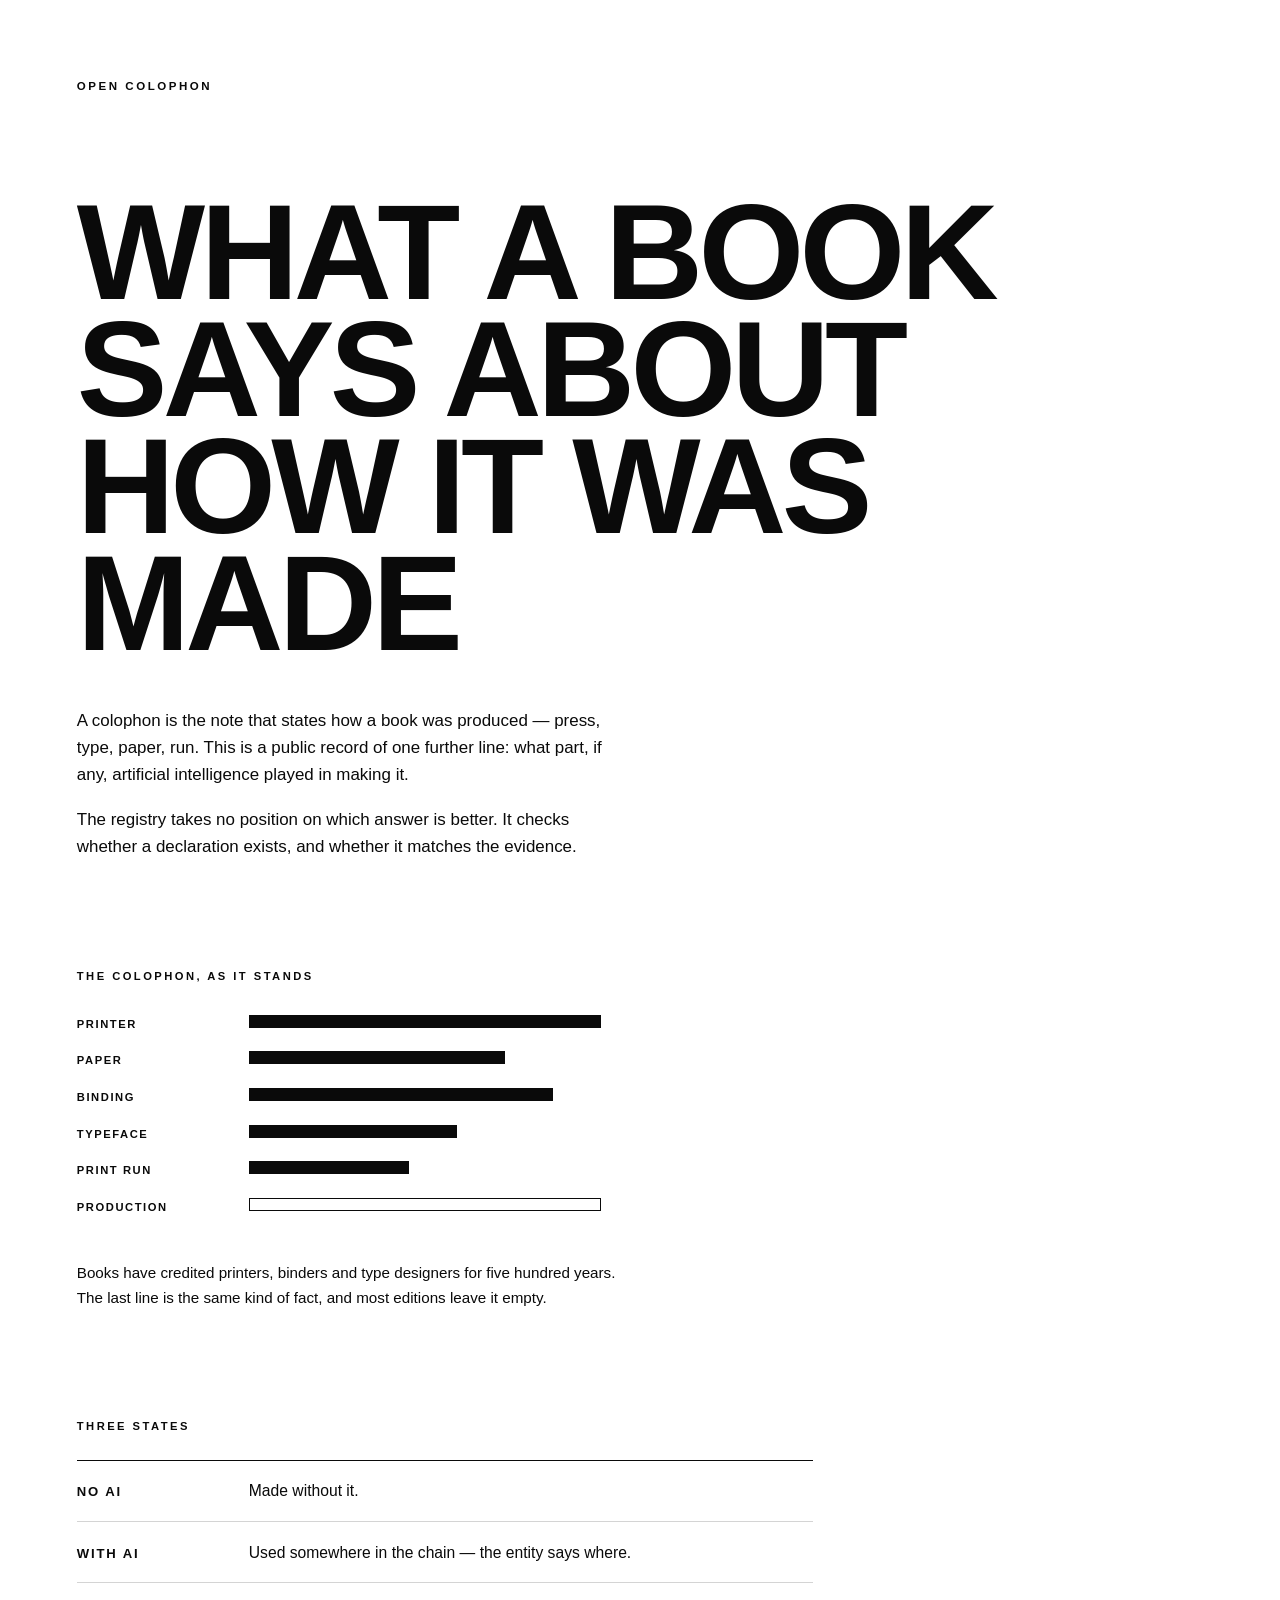
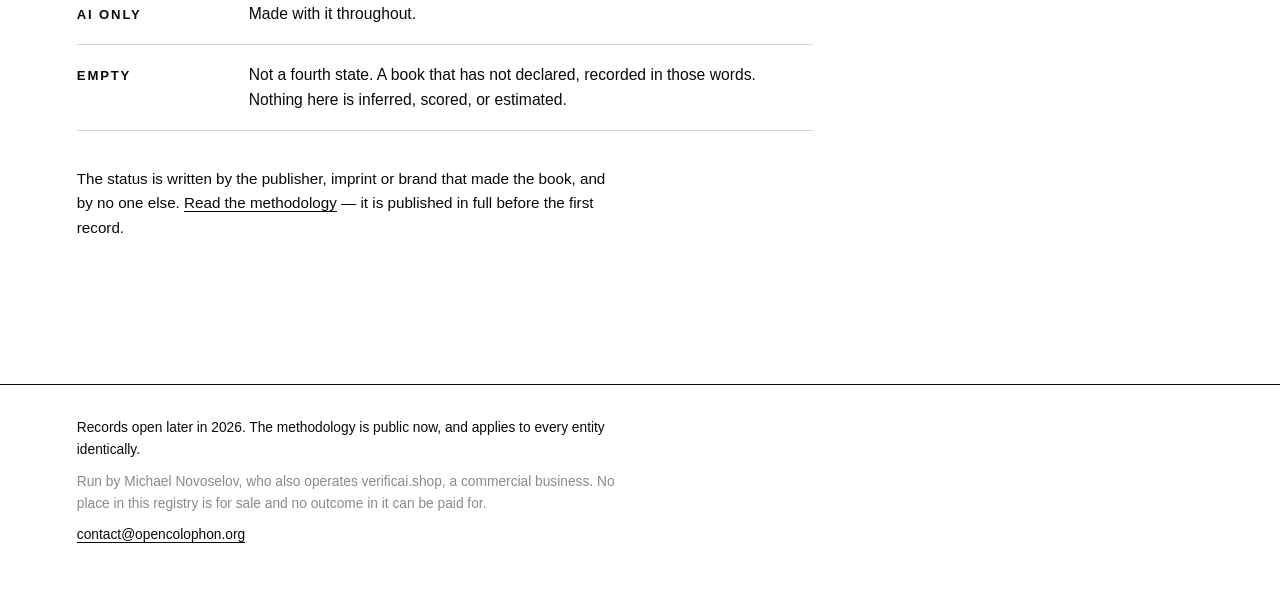
==== index.html @ 6ba2a0f3 "Add registry stub" ====
<!doctype html>
<html lang="en">
<head>
<meta charset="utf-8">
<meta name="viewport" content="width=device-width, initial-scale=1">
<title>Open Colophon — what a book says about how it was made</title>
<meta name="description" content="A public record of what books declare about how they were made. Three states: no AI, with AI, AI only. The registry takes no position on which is better.">
<link rel="stylesheet" href="style.css">
<link rel="canonical" href="https://opencolophon.org/">
</head>
<body>

<header class="masthead">
  <p class="wordmark">Open Colophon</p>
</header>

<main>

  <section class="hero">
    <h1 class="hero__headline">What a book says about how it was made</h1>
    <p class="hero__standfirst">A colophon is the note that states how a book was produced — press, type, paper, run. This is a public record of one further line: what part, if any, artificial intelligence played in making it.</p>
    <p class="hero__standfirst">The registry takes no position on which answer is better. It checks whether a declaration exists, and whether it matches the evidence.</p>
  </section>

  <section class="ladder" aria-labelledby="ladder-heading">
    <p class="eyebrow" id="ladder-heading">The colophon, as it stands</p>
    <ul class="ladder__list">
      <li class="ladder__row">
        <span class="ladder__label">Printer</span>
        <span class="ladder__bar" style="width:min(62%,22rem);animation-delay:.05s" aria-hidden="true"></span>
      </li>
      <li class="ladder__row">
        <span class="ladder__label">Paper</span>
        <span class="ladder__bar" style="width:min(44%,16rem);animation-delay:.11s" aria-hidden="true"></span>
      </li>
      <li class="ladder__row">
        <span class="ladder__label">Binding</span>
        <span class="ladder__bar" style="width:min(53%,19rem);animation-delay:.17s" aria-hidden="true"></span>
      </li>
      <li class="ladder__row">
        <span class="ladder__label">Typeface</span>
        <span class="ladder__bar" style="width:min(38%,13rem);animation-delay:.23s" aria-hidden="true"></span>
      </li>
      <li class="ladder__row">
        <span class="ladder__label">Print run</span>
        <span class="ladder__bar" style="width:min(29%,10rem);animation-delay:.29s" aria-hidden="true"></span>
      </li>
      <li class="ladder__row ladder__row--open">
        <span class="ladder__label">Production</span>
        <span class="ladder__bar" style="width:min(62%,22rem);animation-delay:.4s" aria-hidden="true"></span>
      </li>
    </ul>
    <p class="ladder__note">Books have credited printers, binders and type designers for five hundred years. The last line is the same kind of fact, and most editions leave it empty.</p>
  </section>

  <section class="states" aria-labelledby="states-heading">
    <p class="eyebrow" id="states-heading">Three states</p>
    <ul class="states__list">
      <li class="states__item">
        <span class="states__name">No AI</span>
        <p class="states__gloss">Made without it.</p>
      </li>
      <li class="states__item">
        <span class="states__name">With AI</span>
        <p class="states__gloss">Used somewhere in the chain — the entity says where.</p>
      </li>
      <li class="states__item">
        <span class="states__name">AI only</span>
        <p class="states__gloss">Made with it throughout.</p>
      </li>
      <li class="states__item">
        <span class="states__name">Empty</span>
        <p class="states__gloss">Not a fourth state. A book that has not declared, recorded in those words. Nothing here is inferred, scored, or estimated.</p>
      </li>
    </ul>
    <p class="ladder__note">The status is written by the publisher, imprint or brand that made the book, and by no one else. <a href="methodology.html">Read the methodology</a> — it is published in full before the first record.</p>
  </section>

</main>

<footer class="footer">
  <p>Records open later in 2026. The methodology is public now, and applies to every entity identically.</p>
  <p class="footer__disclosure">Run by Michael Novoselov, who also operates verificai.shop, a commercial business. No place in this registry is for sale and no outcome in it can be paid for.</p>
  <p><a href="mailto:contact@opencolophon.org">contact@opencolophon.org</a></p>
</footer>

</body>
</html>
---- style.css ----
/* Open Colophon
   Ink on paper. No accent colour: a registry that takes no side on AI
   should not have a brand colour telling you which side it is on.
   No webfonts, no CDN, no build step — the site must be servable from
   a folder in twenty years. */

:root {
  --paper:  #ffffff;
  --ink:    #0a0a0a;
  --rule:   #d4d4d4;
  --held:   #8a8a8a;   /* held, not published */
  --measure: 34rem;
  --gutter: clamp(1.5rem, 6vw, 7rem);
  --grotesk: "Helvetica Neue", Helvetica, Arial, "Inter", system-ui, sans-serif;
}

*, *::before, *::after { box-sizing: border-box; }

html { -webkit-text-size-adjust: 100%; }

body {
  margin: 0;
  background: var(--paper);
  color: var(--ink);
  font-family: var(--grotesk);
  font-size: 17px;
  line-height: 1.6;
  -webkit-font-smoothing: antialiased;
}

a { color: inherit; text-decoration: none; border-bottom: 1px solid var(--ink); }
a:hover { background: var(--ink); color: var(--paper); border-bottom-color: transparent; }
a:focus-visible { outline: 2px solid var(--ink); outline-offset: 3px; background: none; color: inherit; }

/* ------------------------------------------------------------ masthead */

.masthead {
  padding: var(--gutter) var(--gutter) 0;
}

.wordmark {
  font-size: 0.72rem;
  font-weight: 700;
  letter-spacing: 0.22em;
  text-transform: uppercase;
  margin: 0;
}

.wordmark a { border: 0; }
.wordmark a:hover { background: none; color: inherit; }

/* ------------------------------------------------------------ headline */

.hero {
  padding: clamp(3rem, 11vh, 8rem) var(--gutter) 0;
}

.hero__headline {
  font-size: clamp(2.8rem, 11vw, 8.5rem);
  font-weight: 700;
  line-height: 0.86;
  letter-spacing: -0.035em;
  text-transform: uppercase;
  margin: 0;
  max-width: 15ch;
}

.hero__standfirst {
  margin: clamp(2rem, 5vh, 3.5rem) 0 0;
  max-width: var(--measure);
  font-size: 1.06rem;
}

.hero__standfirst + .hero__standfirst { margin-top: 1.1rem; }

/* --------------------------------------------------------- the ladder
   The signature. A colophon is a list of production facts, each either
   stated or not. Filled bars are conventions books already keep; the
   open bar is the one this registry exists for. It is drawn empty on
   purpose, and it stays empty until somebody fills it. */

.ladder {
  padding: clamp(4rem, 12vh, 9rem) var(--gutter) 0;
}

.ladder__list { list-style: none; margin: 0; padding: 0; max-width: 46rem; }

.ladder__row {
  display: flex;
  align-items: baseline;
  gap: 1.25rem;
  padding: 0.55rem 0;
}

.ladder__label {
  flex: 0 0 9.5rem;
  font-size: 0.7rem;
  font-weight: 700;
  letter-spacing: 0.14em;
  text-transform: uppercase;
}

.ladder__bar {
  height: 13px;
  background: var(--ink);
  transform-origin: left center;
}

.ladder__row--open .ladder__bar {
  background: transparent;
  border: 1px solid var(--ink);
}

.ladder__row--open .ladder__label { font-weight: 700; }

.ladder__note {
  margin: 2.25rem 0 0;
  max-width: var(--measure);
  font-size: 0.95rem;
}

@media (prefers-reduced-motion: no-preference) {
  .ladder__bar { animation: draw 0.5s cubic-bezier(0.2, 0, 0, 1) backwards; }
  @keyframes draw { from { transform: scaleX(0); } to { transform: scaleX(1); } }
}

/* --------------------------------------------------------------- states */

.states { padding: clamp(4rem, 12vh, 9rem) var(--gutter) 0; }

.states__list {
  list-style: none;
  margin: 1.5rem 0 0;
  padding: 0;
  display: grid;
  gap: 0;
  max-width: 46rem;
  border-top: 1px solid var(--ink);
}

.states__item {
  border-bottom: 1px solid var(--rule);
  padding: 1.1rem 0;
  display: flex;
  gap: 1.25rem;
  align-items: baseline;
}

.states__name {
  flex: 0 0 9.5rem;
  font-weight: 700;
  font-size: 0.82rem;
  letter-spacing: 0.14em;
  text-transform: uppercase;
}

.states__gloss { margin: 0; font-size: 0.98rem; }

/* --------------------------------------------------------- section head */

.eyebrow {
  font-size: 0.7rem;
  font-weight: 700;
  letter-spacing: 0.22em;
  text-transform: uppercase;
  margin: 0 0 1.25rem;
}

/* --------------------------------------------------------------- prose */

.prose {
  padding: var(--gutter);
  max-width: calc(var(--measure) + var(--gutter) * 2);
}

.prose h1 {
  font-size: clamp(2.2rem, 7vw, 4rem);
  font-weight: 700;
  line-height: 0.9;
  letter-spacing: -0.03em;
  text-transform: uppercase;
  margin: 0 0 1.5rem;
}

.prose h2 {
  font-size: 0.75rem;
  font-weight: 700;
  letter-spacing: 0.2em;
  text-transform: uppercase;
  margin: 3.5rem 0 1rem;
  padding-top: 1rem;
  border-top: 1px solid var(--ink);
}

.prose h3 {
  font-size: 1.02rem;
  font-weight: 700;
  margin: 2rem 0 0.6rem;
}

.prose p { margin: 0 0 1.1rem; }
.prose ul, .prose ol { margin: 0 0 1.1rem; padding-left: 1.1rem; }
.prose li { margin-bottom: 0.4rem; }
.prose strong { font-weight: 700; }
.prose hr { border: 0; border-top: 1px solid var(--rule); margin: 2.5rem 0; }

.prose table {
  width: 100%;
  border-collapse: collapse;
  margin: 0 0 1.5rem;
  font-size: 0.95rem;
}

.prose th, .prose td {
  text-align: left;
  vertical-align: top;
  padding: 0.7rem 1rem 0.7rem 0;
  border-bottom: 1px solid var(--rule);
}

.prose th {
  font-size: 0.68rem;
  letter-spacing: 0.16em;
  text-transform: uppercase;
  border-bottom-color: var(--ink);
}

.prose .version {
  font-size: 0.78rem;
  letter-spacing: 0.06em;
  color: var(--held);
  margin-bottom: 3rem;
}

/* -------------------------------------------------------------- footer */

.footer {
  margin-top: clamp(5rem, 16vh, 11rem);
  padding: 2rem var(--gutter) 3.5rem;
  border-top: 1px solid var(--ink);
  font-size: 0.86rem;
}

.footer p { margin: 0 0 0.6rem; max-width: var(--measure); }
.footer p:last-child { margin-bottom: 0; }
.footer .footer__disclosure { color: var(--held); }

@media (max-width: 34rem) {
  .ladder__row, .states__item { flex-direction: column; gap: 0.4rem; }
  .ladder__label, .states__name { flex: none; }
  .ladder__bar { width: 100% !important; }
}
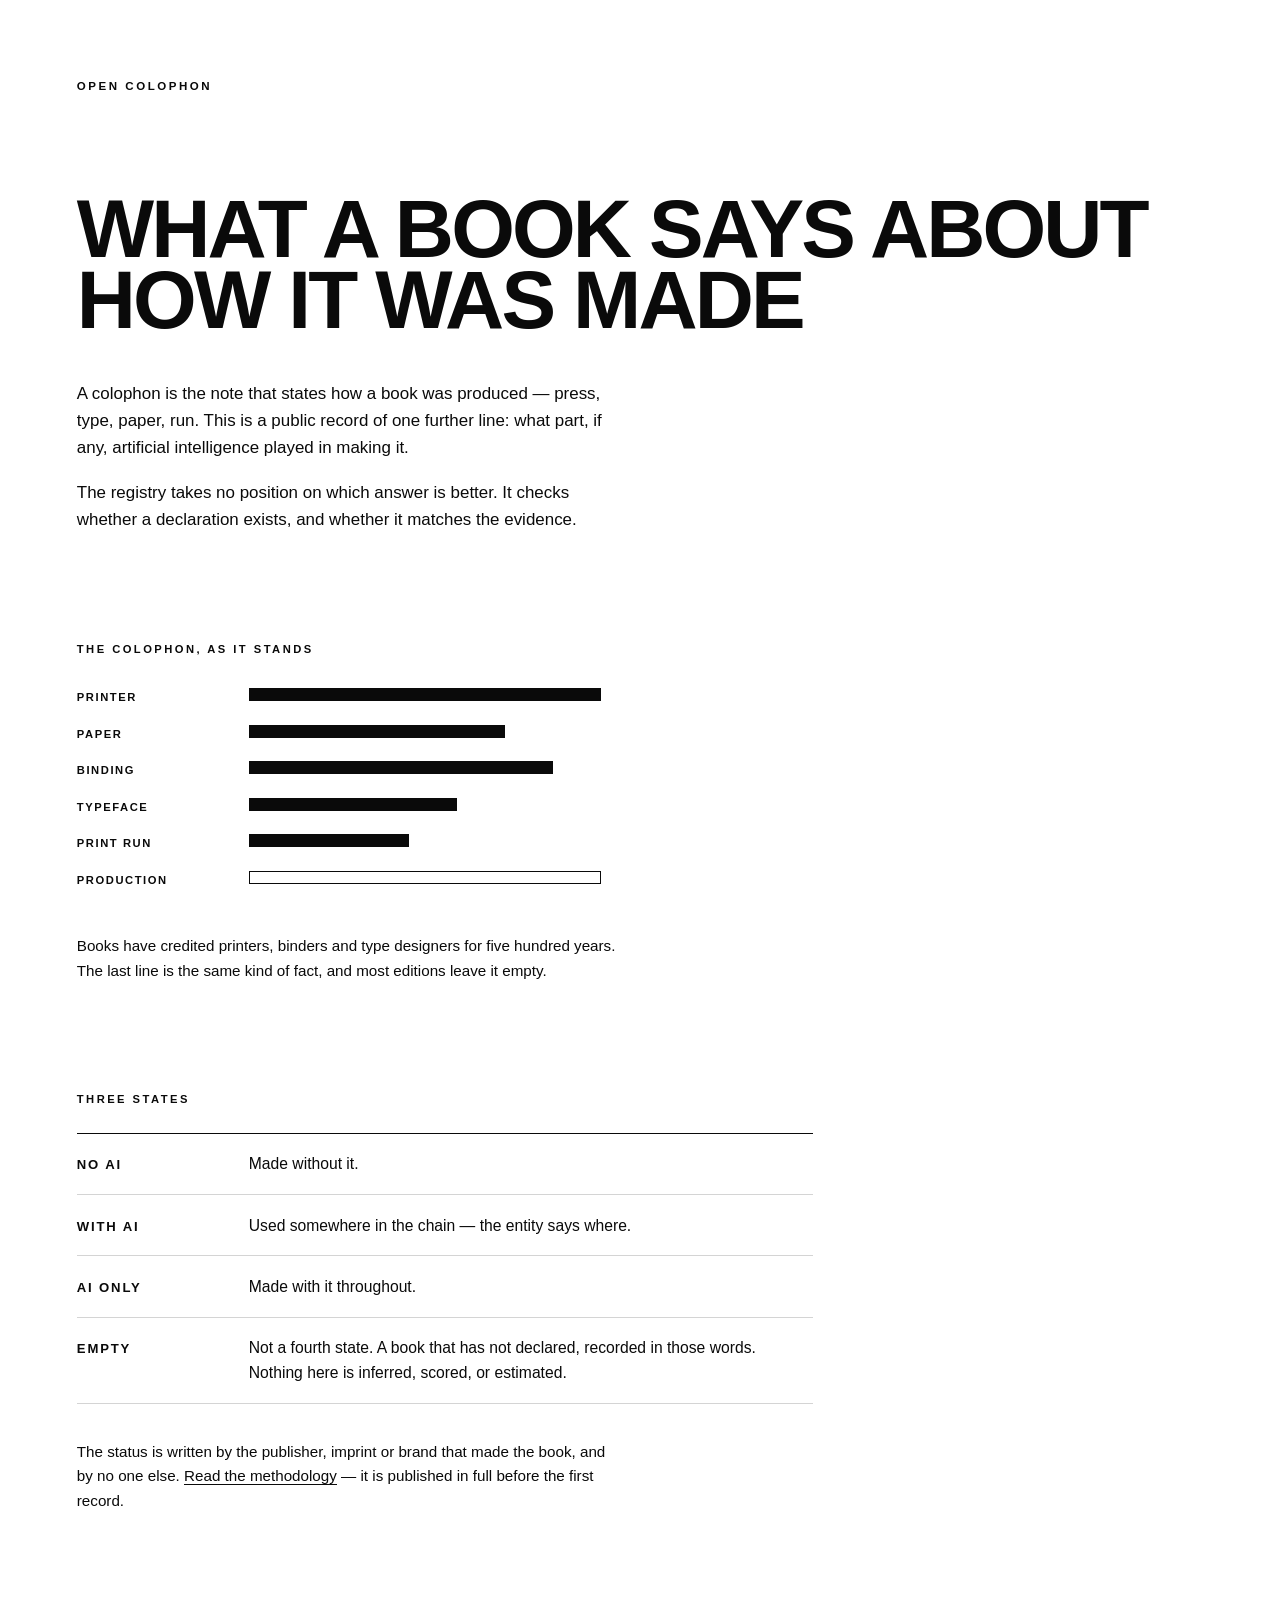
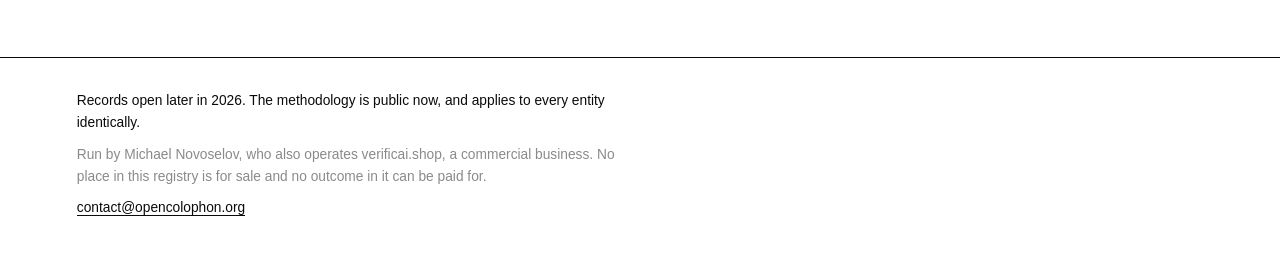
==== commit 6429b1af: "Canonical paths without .html" ====
--- a/index.html
+++ b/index.html
@@ -73,7 +73,7 @@
         <p class="states__gloss">Not a fourth state. A book that has not declared, recorded in those words. Nothing here is inferred, scored, or estimated.</p>
       </li>
     </ul>
-    <p class="ladder__note">The status is written by the publisher, imprint or brand that made the book, and by no one else. <a href="methodology.html">Read the methodology</a> — it is published in full before the first record.</p>
+    <p class="ladder__note">The status is written by the publisher, imprint or brand that made the book, and by no one else. <a href="/methodology">Read the methodology</a> — it is published in full before the first record.</p>
   </section>
 
 </main>
--- a/style.css
+++ b/style.css
@@ -250,3 +250,54 @@
   .ladder__label, .states__name { flex: none; }
   .ladder__bar { width: 100% !important; }
 }
+
+/* --- hero fit: bound the glyph column, size the headline to what's left */
+
+.hero__grid { grid-template-columns: minmax(0, 1fr) clamp(4.5rem, 14vw, 12rem); }
+
+.hero__figure img { width: 100%; height: auto; }
+
+.hero__headline {
+  font-size: clamp(2.3rem, 7vw, 6.2rem);
+  max-width: 13ch;
+  overflow-wrap: break-word;
+}
+
+@media (max-width: 46rem) {
+  .hero__grid { grid-template-columns: 1fr; }
+  .hero__figure img { width: auto; height: clamp(5rem, 12vh, 8rem); }
+  .hero__headline { max-width: 100%; }
+}
+
+/* --- hero fit: bound the glyph column, size the headline to what's left */
+
+.hero__grid { grid-template-columns: minmax(0, 1fr) clamp(4.5rem, 14vw, 12rem); }
+
+.hero__figure img { width: 100%; height: auto; }
+
+.hero__headline {
+  font-size: clamp(2.3rem, 7vw, 6.2rem);
+  max-width: 13ch;
+  overflow-wrap: break-word;
+}
+
+@media (max-width: 46rem) {
+  .hero__grid { grid-template-columns: 1fr; }
+  .hero__figure img { width: auto; height: clamp(5rem, 12vh, 8rem); }
+  .hero__headline { max-width: 100%; }
+}
+
+/* --- hero split: 70% text, 30% mark */
+
+.hero__grid { grid-template-columns: 70% 30%; gap: 0; }
+
+.hero__figure { padding-left: clamp(1rem, 3vw, 3rem); }
+.hero__figure img { width: 100%; height: auto; }
+
+.hero__headline { font-size: clamp(2.3rem, 6.4vw, 6.4rem); max-width: 100%; }
+
+@media (max-width: 46rem) {
+  .hero__grid { grid-template-columns: 1fr; gap: 1.5rem; }
+  .hero__figure { padding-left: 0; }
+  .hero__figure img { width: auto; height: clamp(5rem, 12vh, 8rem); }
+}
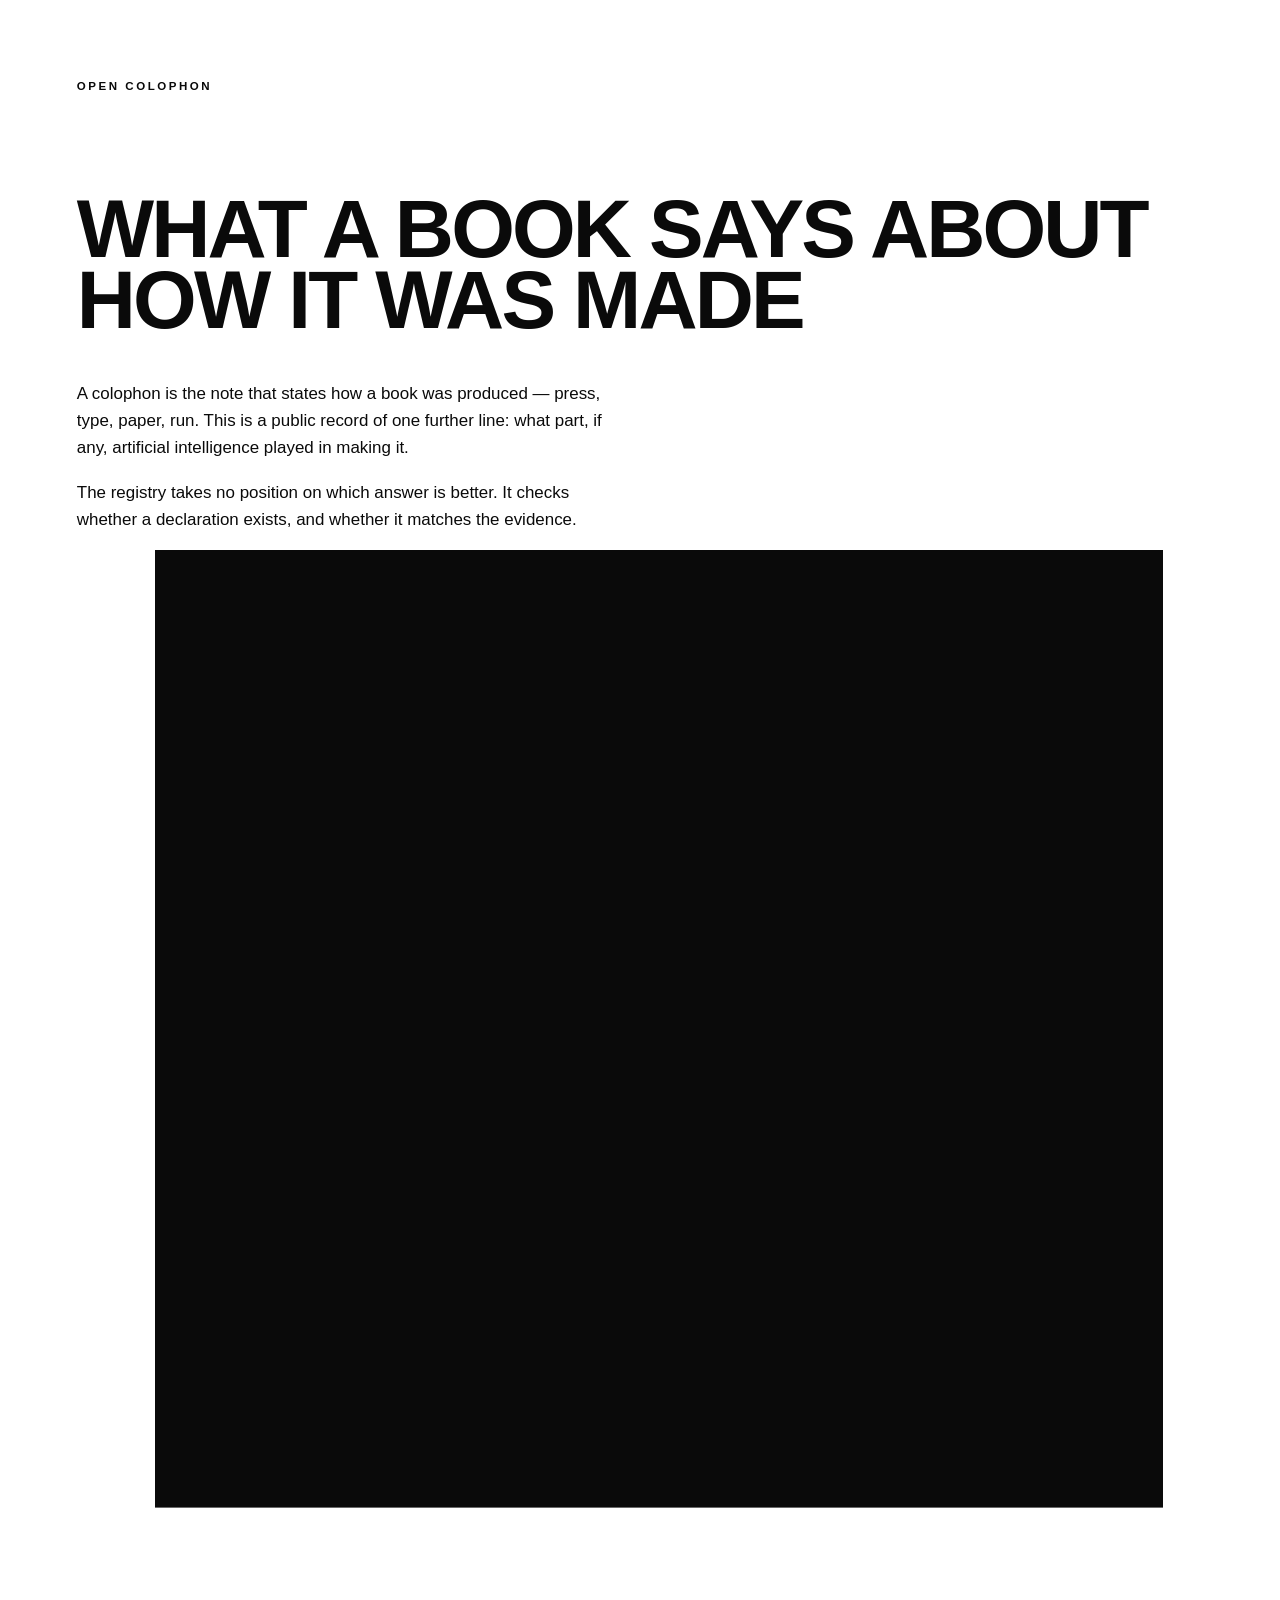
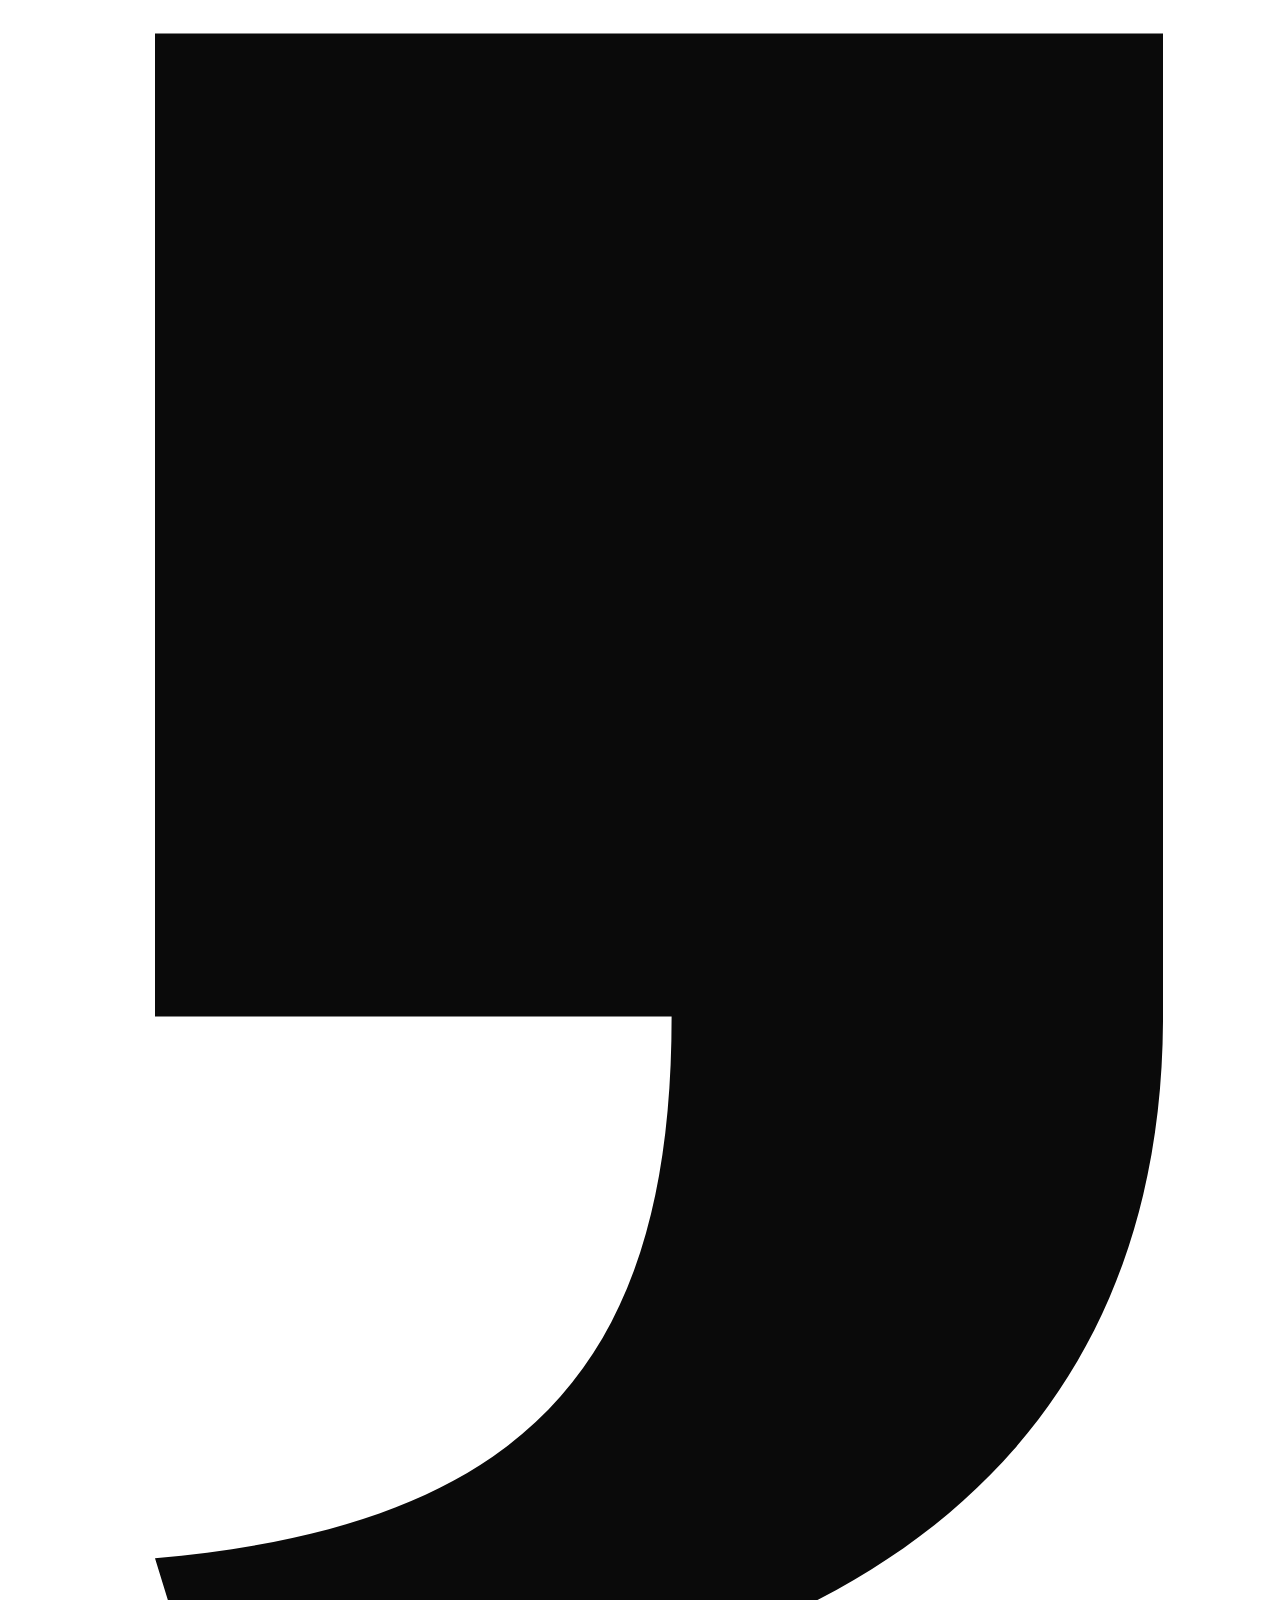
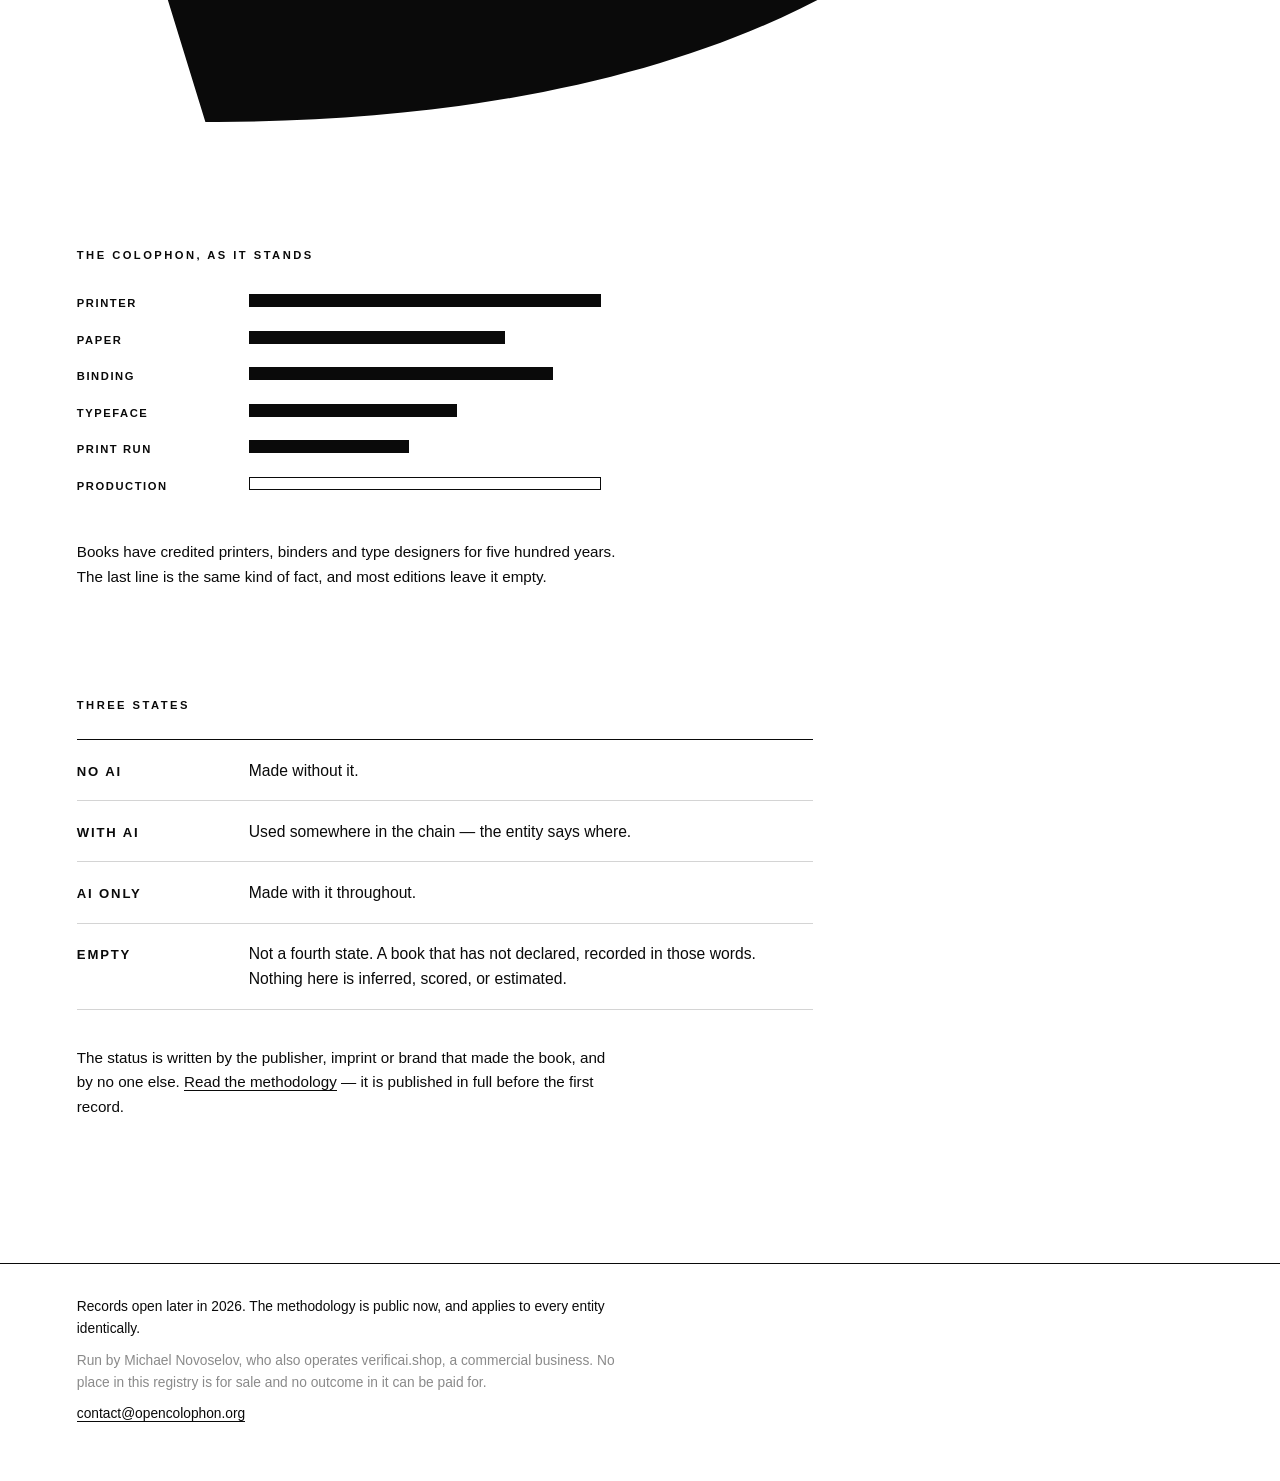
==== commit f3f3b675: "Hero mark as inline SVG" ====
--- a/index.html
+++ b/index.html
@@ -17,9 +17,19 @@
 <main>
 
   <section class="hero">
-    <h1 class="hero__headline">What a book says about how it was made</h1>
-    <p class="hero__standfirst">A colophon is the note that states how a book was produced — press, type, paper, run. This is a public record of one further line: what part, if any, artificial intelligence played in making it.</p>
-    <p class="hero__standfirst">The registry takes no position on which answer is better. It checks whether a declaration exists, and whether it matches the evidence.</p>
+    <div class="hero__grid">
+      <div>
+        <h1 class="hero__headline">What a book says about how it was made</h1>
+        <p class="hero__standfirst">A colophon is the note that states how a book was produced — press, type, paper, run. This is a public record of one further line: what part, if any, artificial intelligence played in making it.</p>
+        <p class="hero__standfirst">The registry takes no position on which answer is better. It checks whether a declaration exists, and whether it matches the evidence.</p>
+      </div>
+      <figure class="hero__figure" aria-hidden="true">
+        <svg viewBox="0 0 400 1100" xmlns="http://www.w3.org/2000/svg" fill="currentColor">
+          <rect x="0" y="0" width="400" height="380"/>
+          <path d="M0,430 H400 V820 C400,1000 265,1100 20,1100 L0,1035 C150,1022 205,955 205,820 H0 Z"/>
+        </svg>
+      </figure>
+    </div>
   </section>
 
   <section class="ladder" aria-labelledby="ladder-heading">
--- a/style.css
+++ b/style.css
@@ -301,3 +301,5 @@
   .hero__figure { padding-left: 0; }
   .hero__figure img { width: auto; height: clamp(5rem, 12vh, 8rem); }
 }
+
+.hero__figure svg { display: block; width: 100%; height: auto; }
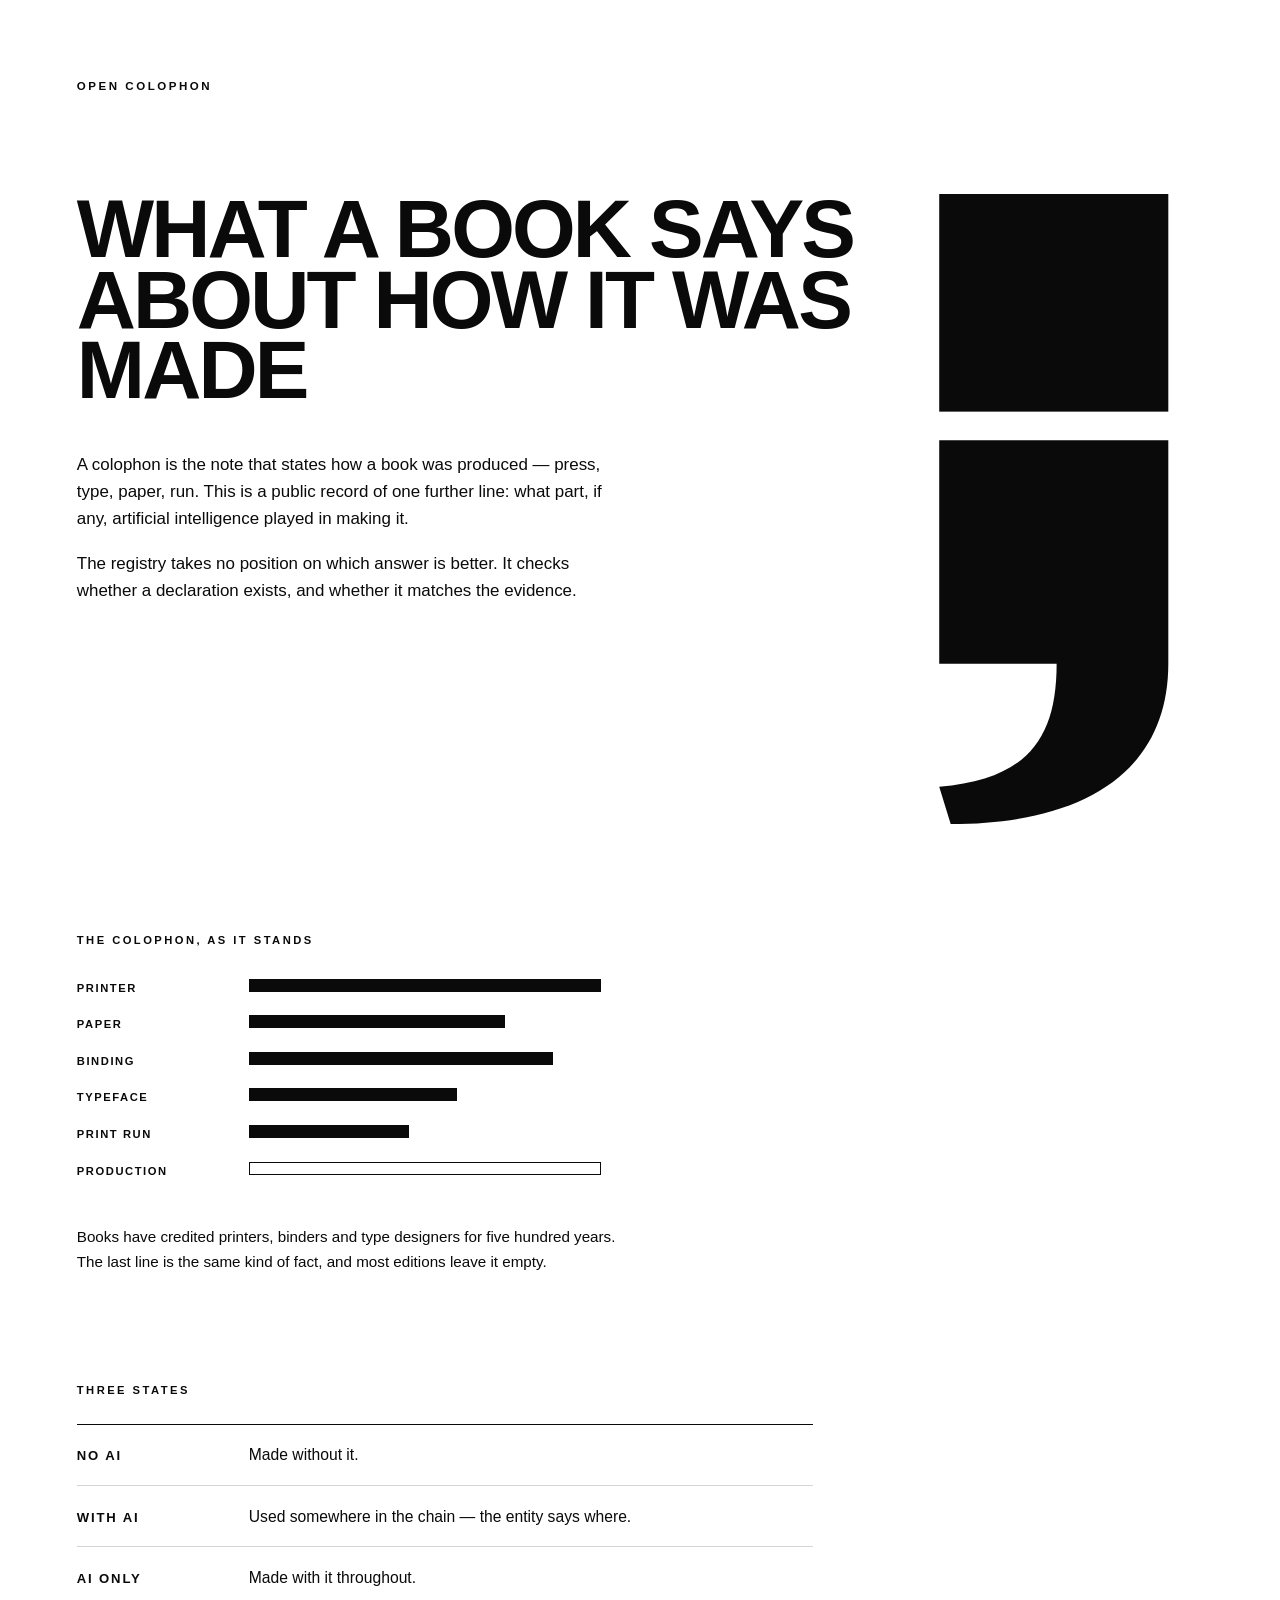
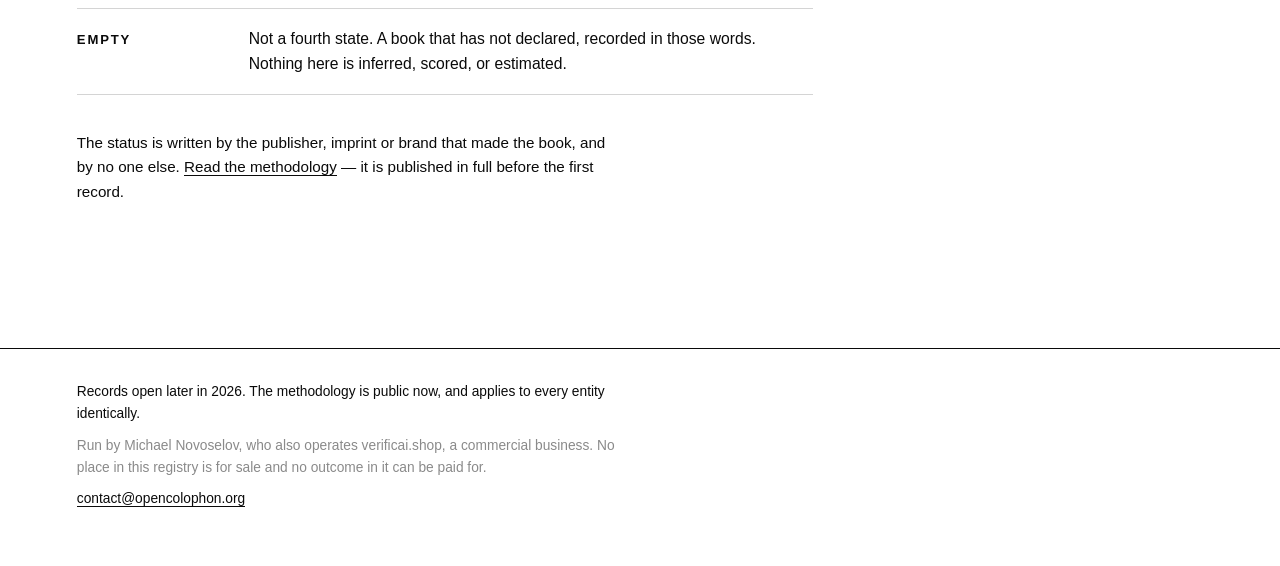
==== commit 11a5730d: "SEO, structured data, sitemap, llms.txt" ====
--- a/index.html
+++ b/index.html
@@ -7,6 +7,69 @@
 <meta name="description" content="A public record of what books declare about how they were made. Three states: no AI, with AI, AI only. The registry takes no position on which is better.">
 <link rel="stylesheet" href="style.css">
 <link rel="canonical" href="https://opencolophon.org/">
+<meta property="og:type" content="website">
+<meta property="og:site_name" content="Open Colophon">
+<meta property="og:title" content="Open Colophon — what a book says about how it was made">
+<meta property="og:description" content="A public record of what books declare about how they were made. Three states: no AI, with AI, AI only. The status is written by the publisher, never inferred.">
+<meta property="og:url" content="https://opencolophon.org/">
+<meta name="twitter:card" content="summary">
+<meta name="robots" content="index, follow, max-snippet:-1, max-image-preview:large">
+<script type="application/ld+json">
+{
+  "@context": "https://schema.org",
+  "@graph": [
+    {
+      "@type": "Organization",
+      "@id": "https://opencolophon.org/#org",
+      "name": "Open Colophon",
+      "url": "https://opencolophon.org/",
+      "email": "contact@opencolophon.org",
+      "description": "A public record of what books declare about how they were made. Production status is stated by the publisher and never inferred.",
+      "founder": { "@type": "Person", "name": "Michael Novoselov" },
+      "knowsAbout": ["book production", "colophon", "AI disclosure", "publishing transparency", "EU AI Act Article 50"]
+    },
+    {
+      "@type": "WebSite",
+      "@id": "https://opencolophon.org/#website",
+      "url": "https://opencolophon.org/",
+      "name": "Open Colophon",
+      "publisher": { "@id": "https://opencolophon.org/#org" },
+      "inLanguage": "en"
+    },
+    {
+      "@type": "DefinedTermSet",
+      "@id": "https://opencolophon.org/#states",
+      "name": "Book production states",
+      "hasDefinedTerm": [
+        { "@type": "DefinedTerm", "name": "No AI", "description": "Made without artificial intelligence." },
+        { "@type": "DefinedTerm", "name": "With AI", "description": "Artificial intelligence used somewhere in the production chain; the entity states where." },
+        { "@type": "DefinedTerm", "name": "AI only", "description": "Made with artificial intelligence throughout." }
+      ]
+    },
+    {
+      "@type": "FAQPage",
+      "@id": "https://opencolophon.org/#faq",
+      "mainEntity": [
+        {
+          "@type": "Question",
+          "name": "Who writes a book's production status in Open Colophon?",
+          "acceptedAnswer": { "@type": "Answer", "text": "The publisher, imprint or brand that made the book, and no one else. Open Colophon does not infer, estimate or score status. Where no declaration has been made, the field stays empty." }
+        },
+        {
+          "@type": "Question",
+          "name": "What are the three production states?",
+          "acceptedAnswer": { "@type": "Answer", "text": "No AI, With AI, and AI only. A book that has not declared is not a fourth state; it is a book with an empty field." }
+        },
+        {
+          "@type": "Question",
+          "name": "Does Open Colophon take a position on AI in publishing?",
+          "acceptedAnswer": { "@type": "Answer", "text": "No. The registry checks whether a declaration exists and whether it matches the evidence. A book made entirely with AI and a book made entirely by hand are recorded in the same way." }
+        }
+      ]
+    }
+  ]
+}
+</script>
 </head>
 <body>
 
--- a/style.css
+++ b/style.css
@@ -303,3 +303,27 @@
 }
 
 .hero__figure svg { display: block; width: 100%; height: auto; }
+
+/* --- hero: text 70 / mark 30, definitive */
+
+.hero__grid {
+  display: grid !important;
+  grid-template-columns: 70% 30%;
+  align-items: start;
+  gap: 0;
+}
+
+.hero__figure { margin: 0; padding-left: clamp(1rem, 3vw, 3rem); }
+
+.hero__figure svg {
+  display: block;
+  width: 100%;
+  height: auto;
+  max-height: 70vh;
+}
+
+@media (max-width: 46rem) {
+  .hero__grid { grid-template-columns: 1fr; gap: 1.5rem; }
+  .hero__figure { padding-left: 0; order: -1; }
+  .hero__figure svg { width: auto; height: clamp(5rem, 12vh, 8rem); }
+}
